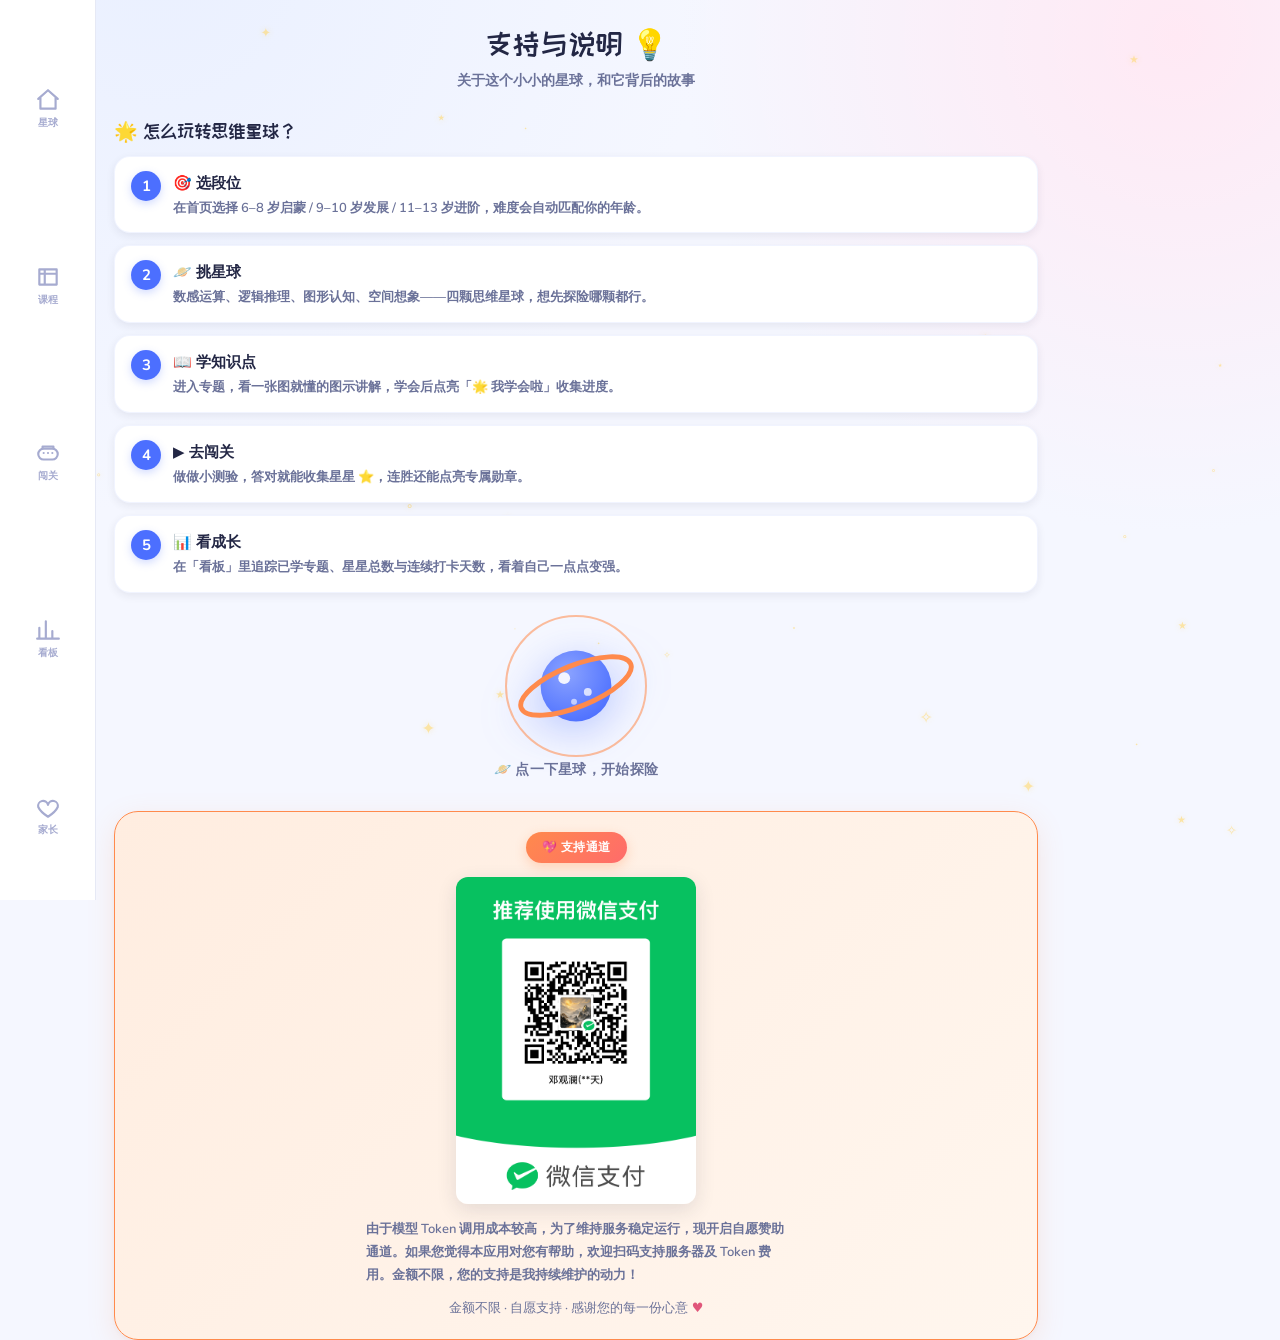
==== index.html @ 010c34ce "deploy index.html" ====
<!DOCTYPE html>
<html lang="zh-CN">
<head>
<meta charset="UTF-8">
<meta name="viewport" content="width=device-width,initial-scale=1,viewport-fit=cover">
<title>支持与说明 · 思维星球</title>
<link rel="stylesheet" href="assets/styles.css">
</head>
<body>

<header class="app-header">
  <div class="container">
    <div class="logo">
      <svg class="planet" viewBox="0 0 40 40"><circle cx="20" cy="20" r="11" fill="#4C6FFF"/><ellipse cx="20" cy="20" rx="19" ry="7" fill="none" stroke="#FF8A4C" stroke-width="3" transform="rotate(-20 20 20)"/></svg>
      思维星球
    </div>
    <button class="btn-sound" id="soundBtn" title="开关音效" onclick="tpToggleSound()">🔊</button>
    <div class="avatar">朵</div>
  </div>
</header>

<main class="container">

  <!-- 页眉 -->
  <section class="section center">
    <div class="t-h1">支持与说明 💡</div>
    <p class="t-sm" style="margin-top:6px;">关于这个小小的星球，和它背后的故事</p>
  </section>

  <!-- 第一部分（上）：使用说明 -->
  <section class="section">
    <div class="t-h3" style="margin-bottom:12px;">🌟 怎么玩转思维星球？</div>
    <div class="step-list">
      <div class="step-card">
        <div class="step-no">1</div>
        <div class="step-body">
          <div class="step-title">🎯 选段位</div>
          <div class="step-text">在首页选择 6–8 岁启蒙 / 9–10 岁发展 / 11–13 岁进阶，难度会自动匹配你的年龄。</div>
        </div>
      </div>
      <div class="step-card">
        <div class="step-no">2</div>
        <div class="step-body">
          <div class="step-title">🪐 挑星球</div>
          <div class="step-text">数感运算、逻辑推理、图形认知、空间想象——四颗思维星球，想先探险哪颗都行。</div>
        </div>
      </div>
      <div class="step-card">
        <div class="step-no">3</div>
        <div class="step-body">
          <div class="step-title">📖 学知识点</div>
          <div class="step-text">进入专题，看一张图就懂的图示讲解，学会后点亮「🌟 我学会啦」收集进度。</div>
        </div>
      </div>
      <div class="step-card">
        <div class="step-no">4</div>
        <div class="step-body">
          <div class="step-title">▶️ 去闯关</div>
          <div class="step-text">做做小测验，答对就能收集星星 ⭐，连胜还能点亮专属勋章。</div>
        </div>
      </div>
      <div class="step-card">
        <div class="step-no">5</div>
        <div class="step-body">
          <div class="step-title">📊 看成长</div>
          <div class="step-text">在「看板」里追踪已学专题、星星总数与连续打卡天数，看着自己一点点变强。</div>
        </div>
      </div>
    </div>
  </section>

  <!-- 中间：星球图标进入按钮 -->
  <section class="section center enter-wrap">
    <a href="planet.html" class="enter-planet" aria-label="进入思维星球">
      <svg class="enter-planet-svg" viewBox="0 0 120 120" aria-hidden="true">
        <defs>
          <radialGradient id="pg" cx="38%" cy="32%" r="75%">
            <stop offset="0%" stop-color="#8AA2FF"/>
            <stop offset="100%" stop-color="#4C6FFF"/>
          </radialGradient>
        </defs>
        <circle cx="60" cy="60" r="36" fill="url(#pg)"/>
        <ellipse cx="60" cy="60" rx="60" ry="21" fill="none" stroke="#FF8A4C" stroke-width="5" transform="rotate(-22 60 60)"/>
        <circle cx="48" cy="52" r="6" fill="#fff" opacity=".9"/>
        <circle cx="72" cy="66" r="4" fill="#fff" opacity=".75"/>
        <circle cx="58" cy="76" r="3" fill="#fff" opacity=".6"/>
      </svg>
      <span class="enter-planet-ring"></span>
    </a>
    <div class="enter-planet-text">🪐 点一下星球，开始探险</div>
  </section>

  <!-- 第二部分（下）：支持通道 -->
  <section class="section">
    <div class="card support-donate">
      <div class="donate-pill2">💖 支持通道</div>
      <img src="assets/donate-qr.png" alt="微信支付二维码" class="support-qr"/>
      <p class="support-desc">由于模型 Token 调用成本较高，为了维持服务稳定运行，现开启自愿赞助通道。如果您觉得本应用对您有帮助，欢迎扫码支持服务器及 Token 费用。金额不限，您的支持是我持续维护的动力！</p>
      <div class="support-foot">金额不限 · 自愿支持 · 感谢您的每一份心意 <span class="donate-heart">♥</span></div>
    </div>
  </section>

</main>

<!-- 底部 Tab -->
<nav class="tabbar">
  <a class="tab" href="planet.html"><svg viewBox="0 0 24 24" fill="none" stroke="currentColor" stroke-width="2" stroke-linecap="round" stroke-linejoin="round"><path d="M3 11l9-8 9 8M5 10v10h14V10"/></svg>星球</a>
  <a class="tab" href="curriculum.html"><svg viewBox="0 0 24 24" fill="none" stroke="currentColor" stroke-width="2" stroke-linecap="round" stroke-linejoin="round"><path d="M4 5h16v14H4zM4 9h16M9 5v14"/></svg>课程</a>
  <a class="tab" href="exercise.html"><svg viewBox="0 0 24 24" fill="none" stroke="currentColor" stroke-width="2" stroke-linecap="round" stroke-linejoin="round"><rect x="3" y="8" width="18" height="10" rx="5"/><path d="M8 12h.01M12 12h.01M16 12h.01M7 8V6h10v2"/></svg>闯关</a>
  <a class="tab" href="dashboard.html"><svg viewBox="0 0 24 24" fill="none" stroke="currentColor" stroke-width="2" stroke-linecap="round" stroke-linejoin="round"><path d="M4 20V10M10 20V4M16 20v-7M22 20H2"/></svg>看板</a>
  <a class="tab" href="parent.html"><svg viewBox="0 0 24 24" fill="none" stroke="currentColor" stroke-width="2" stroke-linecap="round" stroke-linejoin="round"><path d="M12 21s-7-4.5-9-9a4.5 4.5 0 0 1 9-2 4.5 4.5 0 0 1 9 2c-2 4.5-9 9-9 9Z"/></svg>家长</a>
</nav>

<script src="assets/framework.js"></script>
<script src="assets/play.js"></script>
<script>
function tpToggleSound(){ if(typeof TP==='undefined') return; TP.toggleSound(); var b=document.getElementById('soundBtn'); if(!b) return; b.textContent=TP.get().sound?'🔊':'🔇'; b.classList.toggle('off',!TP.get().sound); }
tpToggleSound();
if(typeof TP!=='undefined'){ TP.twinkle(); }
</script>
</body>
</html>
---- assets/styles.css ----
@import url('https://fonts.googleapis.com/css2?family=ZCOOL+KuaiLe&family=Nunito:wght@400;600;700;800&family=Baloo+2:wght@600;700;800&display=swap');

:root{
  /* Primary */
  --brand:#4C6FFF; --brand-dark:#3A56D4; --brand-soft:#E8EDFF;
  /* Accent */
  --accent:#FF8A4C; --accent-soft:#FFEDE0;
  /* Module colors */
  --m-logic:#9B6DFF; --m-shape:#2FD0A6; --m-number:#FF9F43; --m-space:#FF6BAE;
  /* Neutrals */
  --bg:#F5F7FF; --surface:#FFFFFF; --surface-2:#F0F3FE;
  --text:#232745; --text-soft:#6B7299; --text-mute:#A6ABD0; --border:#E6E9F5; --divider:#EEF1FB;
  /* Semantic */
  --ok:#34C759; --warn:#FFB020; --err:#FF5C5C; --info:#4C6FFF;
  /* Shadow colors */
  --sh-brand:rgba(76,111,255,.18); --sh-ok:rgba(47,208,166,.20); --sh-accent:rgba(255,138,76,.20);
  /* Shadows */
  --shadow-xs:0 1px 3px rgba(35,39,69,.08);
  --shadow-sm:0 3px 8px rgba(35,39,69,.08);
  --shadow-md:0 6px 18px rgba(35,39,69,.10);
  --shadow-lg:0 12px 30px rgba(35,39,69,.14);
  --shadow-xl:0 20px 50px rgba(35,39,69,.22);
  --shadow-pop:0 8px 20px var(--sh-brand);
  --shadow-ok:0 8px 20px var(--sh-ok);
  --shadow-acc:0 8px 20px var(--sh-accent);
  /* font */
  --f-display:"ZCOOL KuaiLe","Baloo 2","PingFang SC","Microsoft YaHei",sans-serif;
  --f-body:"Nunito","PingFang SC","Microsoft YaHei",system-ui,sans-serif;
  --f-num:"Baloo 2","Nunito",sans-serif;
  /* layout */
  --container:480px;
}

*{box-sizing:border-box;margin:0;padding:0;-webkit-tap-highlight-color:transparent;}
html,body{height:100%;}
body{
  font-family:var(--f-body); color:var(--text); background:var(--bg);
  line-height:1.6; font-weight:600; font-size:16px;
  background-image:radial-gradient(circle at 12% -5%, #EAF0FF 0, transparent 38%),
                   radial-gradient(circle at 92% 4%, #FFE9F4 0, transparent 34%);
  background-attachment:fixed;
  padding-bottom:96px; /* room for tabbar */
  overflow-x:hidden;
}
img{max-width:100%;display:block;}
a{color:inherit;text-decoration:none;}
button{font-family:inherit;}

/* ---------- Typography ---------- */
.t-hero{font-family:var(--f-display);font-size:36px;line-height:1.2;letter-spacing:-.5px;font-weight:400;}
.t-h1{font-family:var(--f-display);font-size:28px;line-height:1.25;letter-spacing:-.3px;font-weight:400;}
.t-h2{font-family:var(--f-display);font-size:22px;line-height:1.3;font-weight:400;}
.t-h3{font-family:var(--f-display);font-size:19px;line-height:1.35;font-weight:400;}
.t-lg{font-size:18px;} .t-body{font-size:16px;} .t-sm{font-size:14px;color:var(--text-soft);}
.t-nano{font-size:12px;font-weight:700;letter-spacing:.3px;color:var(--text-mute);}
.text-soft{color:var(--text-soft);} .text-mute{color:var(--text-mute);}
.num{font-family:var(--f-num);}

/* ---------- Layout ---------- */
.container{max-width:var(--container);margin:0 auto;padding:0 18px;}
.section{margin-top:26px;}
.row{display:flex;align-items:center;gap:12px;}
.between{justify-content:space-between;}
.wrap{flex-wrap:wrap;}
.grid-2{display:grid;grid-template-columns:1fr 1fr;gap:14px;}
.center{text-align:center;}

/* ---------- Buttons ---------- */
.btn{height:56px;padding:0 28px;border-radius:18px;font:700 18px/1 var(--f-body);
  display:inline-flex;align-items:center;justify-content:center;gap:8px;border:none;cursor:pointer;
  transition:transform .12s ease,box-shadow .2s ease;white-space:nowrap;}
.btn:active{transform:scale(.96);}
.btn-primary{background:linear-gradient(135deg,#4C6FFF,#3A56D4);color:#fff;box-shadow:var(--shadow-pop);}
.btn-accent{background:linear-gradient(135deg,#FFA05C,#FF8A4C);color:#fff;box-shadow:var(--shadow-acc);}
.btn-ghost{background:var(--surface);color:var(--brand);border:2px solid var(--brand-soft);}
.btn-ghost:active{background:var(--brand-soft);}
.btn-block{width:100%;}
.btn-disabled{background:var(--surface-2);color:var(--text-mute);box-shadow:none;cursor:not-allowed;}
.btn-sm{height:44px;padding:0 18px;font-size:15px;border-radius:14px;}

/* ---------- Cards ---------- */
.card{background:var(--surface);border:1px solid var(--border);border-radius:24px;padding:20px;
  box-shadow:var(--shadow-sm);}
.card-module{border-top:6px solid var(--card-accent,#4C6FFF);}
.shadow-md{box-shadow:var(--shadow-md);} .shadow-lg{box-shadow:var(--shadow-lg);}

/* ---------- Inputs ---------- */
.input{height:56px;padding:0 18px;border-radius:16px;border:2px solid var(--border);background:var(--surface);
  font:600 18px var(--f-body);color:var(--text);outline:none;width:100%;transition:border-color .2s,box-shadow .2s;}
.input:focus{border-color:var(--brand);box-shadow:0 0 0 4px var(--brand-soft);}
.input::placeholder{color:var(--text-mute);}

/* ---------- Badges ---------- */
.badge{display:inline-flex;align-items:center;gap:4px;height:28px;padding:0 12px;border-radius:999px;font:700 12px var(--f-body);}
.badge-logic{background:#F0E9FF;color:#7A45E0;}
.badge-shape{background:#E2F9F2;color:#1FA97F;}
.badge-number{background:#FFF1DE;color:#E07B12;}
.badge-space{background:#FFE7F3;color:#E0348C;}
.badge-ok{background:#E4F9EA;color:#1FA64A;}

/* ---------- Tabbar ---------- */
.tabbar{position:fixed;bottom:0;left:0;right:0;height:72px;background:rgba(255,255,255,.96);
  backdrop-filter:blur(8px);border-top:1px solid var(--border);display:flex;justify-content:space-around;
  align-items:center;padding-bottom:env(safe-area-inset-bottom);z-index:50;}
.tab{display:flex;flex-direction:column;align-items:center;gap:3px;color:var(--text-mute);
  font:700 11px var(--f-body);min-width:56px;min-height:56px;justify-content:center;transition:color .2s;}
.tab.active{color:var(--brand);}
.tab svg{width:26px;height:26px;transition:transform .2s;}
.tab.active svg{transform:translateY(-2px) scale(1.1);}

/* ---------- Header ---------- */
.app-header{position:sticky;top:0;z-index:20;background:rgba(245,247,255,.86);backdrop-filter:blur(8px);
  padding:14px 0 10px;}
.app-header .container{display:flex;align-items:center;justify-content:space-between;gap:10px;}
.logo{display:flex;align-items:center;gap:8px;font-family:var(--f-display);font-size:20px;color:var(--brand);}
.logo .planet{width:30px;height:30px;}
.avatar{width:40px;height:40px;border-radius:50%;background:linear-gradient(135deg,#FFD27A,#FF8A4C);
  display:flex;align-items:center;justify-content:center;font:800 16px var(--f-num);color:#fff;box-shadow:var(--shadow-sm);}

/* ---------- Module card ---------- */
.module-card{position:relative;overflow:hidden;cursor:pointer;transition:transform .15s ease,box-shadow .2s ease;}
.module-card:active{transform:translateY(2px) scale(.99);}
.module-icon{width:54px;height:54px;border-radius:16px;display:flex;align-items:center;justify-content:center;
  margin-bottom:12px;box-shadow:var(--shadow-sm);}
.module-icon svg{width:30px;height:30px;}
.m-logic{--card-accent:var(--m-logic);} .m-shape{--card-accent:var(--m-shape);}
.m-number{--card-accent:var(--m-number);} .m-space{--card-accent:var(--m-space);}
.m-logic .module-icon{background:#F0E9FF;color:#7A45E0;}
.m-shape .module-icon{background:#E2F9F2;color:#1FA97F;}
.m-number .module-icon{background:#FFF1DE;color:#E07B12;}
.m-space .module-icon{background:#FFE7F3;color:#E0348C;}

/* ---------- Progress ring (conic) ---------- */
.ring{--p:60;--c:var(--brand);width:64px;height:64px;border-radius:50%;
  background:conic-gradient(var(--c) calc(var(--p)*1%), #EDEFFB 0);
  display:flex;align-items:center;justify-content:center;position:relative;}
.ring::after{content:"";position:absolute;inset:7px;background:var(--surface);border-radius:50%;}
.ring span{position:relative;z-index:1;font:800 15px var(--f-num);color:var(--text);}
.ring-lg{width:120px;height:120px;} .ring-lg::after{inset:12px;} .ring-lg span{font-size:26px;}

/* ---------- Stars / chips ---------- */
.star{width:22px;height:22px;color:var(--accent);}
.star-row{display:flex;gap:3px;align-items:center;}
.star-empty{color:var(--border);}
.chip{display:inline-flex;align-items:center;gap:6px;height:34px;padding:0 14px;border-radius:999px;
  background:var(--surface);border:1px solid var(--border);font:700 13px var(--f-body);color:var(--text-soft);}
.chip.active{background:var(--brand-soft);color:var(--brand);border-color:transparent;}

/* ---------- Segmented selector (curriculum) ---------- */
.seg{display:flex;gap:8px;flex-wrap:wrap;}
.seg .chip{cursor:pointer;transition:transform .12s,background .2s,color .2s;}
.seg .chip:active{transform:scale(.96);}
.seg .chip.sel{background:var(--brand);color:#fff;border-color:transparent;box-shadow:var(--shadow-pop);}
.seg .chip.sel .badge{background:rgba(255,255,255,.22);color:#fff;}
.seg-level .chip.sel{background:var(--accent);box-shadow:var(--shadow-acc);}

/* ---------- Chapter card (curriculum) ---------- */
.chapter-card{position:relative;overflow:hidden;border-top:5px solid var(--card-accent,var(--brand));}
.ch-num{width:38px;height:38px;border-radius:12px;background:var(--brand-soft);color:var(--brand);
  display:flex;align-items:center;justify-content:center;font:800 18px var(--f-num);flex-shrink:0;}
.ch-desc{font-size:14px;color:var(--text-soft);line-height:1.7;margin:12px 0;}
.example{background:var(--surface-2);border-radius:16px;padding:14px;}
.ex-q{font:700 15px var(--f-body);color:var(--text);line-height:1.6;}
.ex-a{font-size:13px;color:var(--text-soft);margin-top:8px;line-height:1.7;}
.ex-a b{color:var(--ok);}
.m-logic.chapter-card .ch-num{background:#F0E9FF;color:#7A45E0;}
.m-shape.chapter-card .ch-num{background:#E2F9F2;color:#1FA97F;}
.m-number.chapter-card .ch-num{background:#FFF1DE;color:#E07B12;}
.m-space.chapter-card .ch-num{background:#FFE7F3;color:#E0348C;}

/* ---------- Mascot ---------- */
.mascot{width:84px;height:84px;filter:drop-shadow(0 8px 14px rgba(76,111,255,.25));animation:float 3.4s ease-in-out infinite;}
.bubble{position:relative;background:#fff;border:2px solid var(--brand-soft);border-radius:18px;
  padding:12px 16px;font-size:15px;color:var(--text);box-shadow:var(--shadow-sm);max-width:240px;}
.bubble::before{content:"";position:absolute;left:24px;bottom:-9px;width:16px;height:16px;background:#fff;
  border-right:2px solid var(--brand-soft);border-bottom:2px solid var(--brand-soft);transform:rotate(45deg);}

/* ---------- Modal ---------- */
.modal-mask{position:fixed;inset:0;background:rgba(35,39,69,.45);display:flex;align-items:center;
  justify-content:center;z-index:100;animation:fade .2s ease;padding:18px;}
.modal-mask.hidden{display:none;}
.modal{width:100%;max-width:380px;background:var(--surface);border-radius:28px;padding:28px 24px;
  text-align:center;animation:pop .35s cubic-bezier(.2,1.3,.5,1);box-shadow:var(--shadow-xl);}
.modal .emoji{font-size:64px;line-height:1;margin-bottom:8px;animation:pop .5s cubic-bezier(.2,1.3,.5,1) .05s both;}

/* ---------- Option (quiz) ---------- */
.option{display:flex;align-items:center;gap:14px;width:100%;min-height:64px;padding:14px 18px;
  border-radius:18px;border:2px solid var(--border);background:var(--surface);cursor:pointer;
  font:700 18px var(--f-body);color:var(--text);transition:transform .12s,border-color .2s,background .2s;
  text-align:left;}
.option:active{transform:scale(.98);}
.option .key{width:34px;height:34px;border-radius:10px;background:var(--brand-soft);color:var(--brand);
  display:flex;align-items:center;justify-content:center;font:800 16px var(--f-num);flex-shrink:0;}
.option.correct{border-color:var(--ok);background:#EAFaf0;color:#1FA64A;}
.option.correct .key{background:var(--ok);color:#fff;}
.option.wrong{border-color:var(--err);background:#FFEDED;color:#E03434;}
.option.wrong .key{background:var(--err);color:#fff;}
.option.locked{pointer-events:none;}

/* ---------- Stat tiles ---------- */
.stat{background:var(--surface);border:1px solid var(--border);border-radius:20px;padding:16px;text-align:center;box-shadow:var(--shadow-xs);}
.stat .v{font:800 26px var(--f-num);color:var(--brand);}
.stat .l{font-size:12px;color:var(--text-soft);margin-top:2px;}

/* ---------- Bars (trend) ---------- */
.bar{display:flex;align-items:flex-end;gap:10px;height:120px;padding:10px 4px 0;}
.bar > div{flex:1;background:linear-gradient(180deg,#7C97FF,#4C6FFF);border-radius:10px 10px 4px 4px;
  position:relative;transition:height .6s cubic-bezier(.2,1.3,.5,1);min-height:8px;}
.bar > div span{position:absolute;top:-20px;left:0;right:0;text-align:center;font:700 12px var(--f-num);color:var(--text-soft);}

/* ---------- Timeline (parent report) ---------- */
.tl{position:relative;padding-left:26px;}
.tl::before{content:"";position:absolute;left:9px;top:4px;bottom:4px;width:2px;background:var(--divider);}
.tl-item{position:relative;margin-bottom:16px;}
.tl-item::before{content:"";position:absolute;left:-22px;top:4px;width:14px;height:14px;border-radius:50%;
  background:var(--brand);box-shadow:0 0 0 4px var(--brand-soft);}

/* ---------- Animations ---------- */
@keyframes float{0%,100%{transform:translateY(0)}50%{transform:translateY(-8px)}}
@keyframes pop{0%{transform:scale(.6);opacity:0}100%{transform:scale(1);opacity:1}}
@keyframes fade{from{opacity:0}to{opacity:1}}
@keyframes bounceIn{0%{transform:scale(.3);opacity:0}60%{transform:scale(1.15)}100%{transform:scale(1);opacity:1}}
@keyframes confetti-fall{0%{transform:translateY(-20px) rotate(0);opacity:1}100%{transform:translateY(320px) rotate(360deg);opacity:0}}
.anim-pop{animation:pop .4s cubic-bezier(.2,1.3,.5,1) both;}
.confetti{position:fixed;top:0;width:10px;height:14px;border-radius:2px;z-index:120;pointer-events:none;animation:confetti-fall 1.4s ease-in forwards;}
.toast{position:fixed;left:50%;top:18%;transform:translateX(-50%);background:var(--text);color:#fff;
  padding:12px 22px;border-radius:999px;font:700 15px var(--f-body);z-index:200;box-shadow:var(--shadow-lg);
  animation:pop .3s ease both;}

/* ---------- Enriched chapter detail (curriculum) ---------- */
.ch-obj{font-size:13.5px;color:var(--text);line-height:1.6;margin:10px 0 2px;background:var(--brand-soft);border-radius:12px;padding:8px 12px;}
.ch-keys-label{font:800 13px var(--f-body);color:var(--brand);margin-top:6px;}
.ch-meta{font-size:13px;color:var(--text-soft);line-height:1.6;margin:7px 0;display:flex;gap:6px;align-items:flex-start;}
.ch-meta b{color:var(--text);font-weight:800;margin-right:2px;}
.ch-meta-ico{flex:0 0 auto;}
.btn-soft{background:var(--surface-2);color:var(--text);border:none;}
.btn-soft:active{background:var(--brand-soft);}

/* ---------- Play layer (趣味性) ---------- */
.tp-twinkle{position:fixed;inset:0;z-index:-1;pointer-events:none;overflow:hidden;}
.tp-twinkle span{position:absolute;color:#FFD86B;opacity:.6;text-shadow:0 0 6px rgba(255,216,107,.6);animation:tp-tw 3s ease-in-out infinite;}
@keyframes tp-tw{0%,100%{opacity:.12;transform:scale(.6) rotate(0)}50%{opacity:.85;transform:scale(1.15) rotate(20deg)}}

/* 吉祥物夸夸气泡 */
.tp-praise{position:fixed;left:50%;bottom:96px;transform:translateX(-50%);z-index:130;display:flex;align-items:flex-end;gap:8px;max-width:90vw;animation:tp-pop .4s cubic-bezier(.2,1.3,.5,1) both;}
.tp-praise.hide{animation:tp-fade .5s ease forwards;}
.tp-praise-mascot{width:46px;height:46px;flex:0 0 46px;filter:drop-shadow(0 6px 10px rgba(76,111,255,.3));animation:float 2.6s ease-in-out infinite;}
.tp-praise-bubble{background:#fff;border:2px solid var(--brand-soft);border-radius:16px;padding:10px 14px;font:700 14px var(--f-body);color:var(--text);box-shadow:var(--shadow-md);max-width:62vw;line-height:1.5;}
.tp-praise-emoji{margin-right:4px;}
@keyframes tp-pop{0%{transform:translateX(-50%) scale(.6);opacity:0}100%{transform:translateX(-50%) scale(1);opacity:1}}
@keyframes tp-fade{to{opacity:0;transform:translateX(-50%) translateY(10px)}}

/* 已学会小徽章（知识地图节点） */
.learned-chip{display:inline-flex;align-items:center;gap:3px;font-size:10px;font-weight:800;color:#1FA64A;background:#E4F9EA;border-radius:999px;padding:1px 7px;margin-top:3px;}
.learned-chip::before{content:"✓";font-weight:900;}

/* 音效开关按钮 */
.btn-sound{width:38px;height:38px;border-radius:50%;border:none;background:var(--surface-2);color:var(--text-soft);display:flex;align-items:center;justify-content:center;cursor:pointer;font-size:18px;transition:transform .12s;flex:0 0 38px;}
.btn-sound:active{transform:scale(.92);}
.btn-sound.off{color:var(--text-mute);}

/* 成就墙：单个成就卡 */
.badge-card{position:relative;background:var(--surface);border:1px solid var(--border);border-radius:18px;padding:14px;text-align:center;box-shadow:var(--shadow-xs);transition:transform .15s,box-shadow .2s;}
.badge-card.on{border-color:transparent;box-shadow:0 6px 18px var(--sh-accent);background:linear-gradient(135deg,#FFF7EC,#fff);}
.badge-card.locked{opacity:.62;filter:grayscale(.5);}
.badge-card .be{font-size:30px;line-height:1;display:block;margin-bottom:6px;}
.badge-card .bn{font:800 13px var(--f-body);color:var(--text);}
.badge-card .bd{font-size:11px;color:var(--text-soft);margin-top:3px;line-height:1.4;}
.badge-card .bprog{height:6px;background:var(--surface-2);border-radius:999px;overflow:hidden;margin-top:8px;}
.badge-card .bprog>i{display:block;height:100%;background:linear-gradient(90deg,#FFA05C,#FF8A4C);border-radius:999px;transition:width .6s cubic-bezier(.2,1.3,.5,1);}
.badge-card .bstate{font-size:10px;font-weight:800;margin-top:5px;}
.badge-card.on .bstate{color:#E07B12;}
.badge-card.locked .bstate{color:var(--text-mute);}

/* 学会按钮的星星跳动 */
@keyframes star-pop{0%{transform:scale(1)}40%{transform:scale(1.4) rotate(-8deg)}100%{transform:scale(1)}}
.star-pop{animation:star-pop .5s ease;}

/* 考考你 选项 */
.quiz-opt{display:flex;align-items:center;gap:12px;width:100%;min-height:56px;padding:12px 16px;border-radius:16px;border:2px solid var(--border);background:var(--surface);cursor:pointer;font:700 17px var(--f-body);color:var(--text);transition:transform .12s,border-color .2s,background .2s;text-align:left;}
.quiz-opt:active{transform:scale(.98);}
.quiz-opt .qk{width:32px;height:32px;border-radius:9px;background:var(--brand-soft);color:var(--brand);display:flex;align-items:center;justify-content:center;font:800 15px var(--f-num);flex:0 0 32px;}
.quiz-opt.correct{border-color:var(--ok);background:#EAFaf0;color:#1FA64A;}
.quiz-opt.correct .qk{background:var(--ok);color:#fff;}
.quiz-opt.wrong{border-color:var(--err);background:#FFEDED;color:#E03434;}
.quiz-opt.wrong .qk{background:var(--err);color:#fff;}
.quiz-opt.locked{pointer-events:none;}
.quiz-fb{margin-top:10px;font-size:13.5px;line-height:1.6;color:var(--text-soft);display:none;}
.quiz-fb.show{display:block;animation:pop .3s ease both;}

.course-badge{display:inline-block;margin-top:2px;font-size:12px;color:var(--brand);background:var(--brand-soft);border-radius:999px;padding:2px 10px;}
.ksrc,.xueersi{font-size:12px;color:var(--text-soft);}

/* 静态插画（illus.js · 课本插图风，无动画） */
.illus-block{background:#fff;border-radius:16px;padding:16px;margin-bottom:14px;box-shadow:0 2px 10px rgba(30,39,69,.05);}
.illus-stage{background:linear-gradient(135deg,#F4F7FF,#FBFCFF);border-radius:14px;padding:8px 4px;display:flex;align-items:center;justify-content:center;}
.illus-stage svg{width:100%;height:auto;max-height:240px;display:block;}

/* ---------- Responsive ---------- */
@media(min-width:480px){
  .t-hero{font-size:40px;} .t-h1{font-size:30px;}
}
@media(min-width:768px){
  :root{--container:760px;}
  .grid-2{grid-template-columns:1fr 1fr;}
  .grid-3{grid-template-columns:repeat(3,1fr);display:grid;gap:16px;}
  .t-hero{font-size:42px;}
  body{padding-bottom:40px;}
  /* tablet: side nav replaces bottom tabbar */
  .tabbar{position:fixed;top:0;bottom:0;left:0;width:96px;flex-direction:column;height:100%;
    border-top:none;border-right:1px solid var(--border);padding-top:24px;gap:8px;}
  .tab{font-size:10px;}
  .container{margin-left:96px;}
  .app-header{display:none;}
}
@media(min-width:1024px){
  :root{--container:960px;}
  .t-hero{font-size:44px;}
}

/* ============================================================
   支持与说明页 support.html
   ============================================================ */
.support-donate{
  text-align:center;
  background:linear-gradient(135deg, var(--accent-soft) 0%, #FFF6EE 100%);
  border:1.5px solid var(--accent);
  box-shadow:0 8px 28px rgba(255,138,76,.15), 0 2px 6px rgba(35,39,69,.04);
}
.donate-pill2{
  display:inline-block;
  font-size:12px;font-weight:700;letter-spacing:.5px;
  color:#fff;
  background:linear-gradient(135deg, var(--accent), #FF6B6B);
  padding:6px 16px;border-radius:999px;
  box-shadow:0 4px 12px rgba(255,138,76,.30);
  margin-bottom:14px;
}
.support-qr{
  display:block;margin:0 auto 14px;
  width:auto;height:auto;max-width:240px;max-height:340px;
  border-radius:12px;
  box-shadow:0 6px 20px rgba(35,39,69,.12);
}
.support-desc{
  font-size:13px;line-height:1.75;color:var(--text-soft);
  margin:0 auto;max-width:420px;text-align:left;
}
.support-foot{
  margin-top:12px;font-size:13px;color:var(--text-soft);font-weight:500;
}
.donate-heart{
  display:inline-block;color:#E0567A;
  animation:donateBeat 1.4s ease-in-out infinite;
  transform-origin:center;
  margin-left:1px;
}
/* 使用说明步骤 */
.step-list{display:flex;flex-direction:column;gap:12px;}
.step-card{
  display:flex;align-items:flex-start;gap:12px;
  background:var(--surface);border-radius:16px;padding:14px 16px;
  box-shadow:var(--shadow-sm);border:1px solid rgba(76,111,255,.08);
}
.step-no{
  flex:0 0 auto;width:30px;height:30px;border-radius:50%;
  background:var(--brand);color:#fff;font-weight:700;font-size:15px;
  display:flex;align-items:center;justify-content:center;
  box-shadow:0 3px 8px rgba(76,111,255,.25);
}
.step-body{flex:1 1 auto;min-width:0;}
.step-title{font-size:15px;font-weight:700;color:var(--text);margin-bottom:3px;}
.step-text{font-size:13px;line-height:1.6;color:var(--text-soft);}
@keyframes donateBeat{
  0%,100%{transform:scale(1);}
  20%{transform:scale(1.25);}
  40%{transform:scale(.95);}
  60%{transform:scale(1.1);}
}
@media (prefers-reduced-motion: reduce){
  .donate-heart{animation:none;}
}

/* ============================================================
   首屏进入按钮（星球图标）
   ============================================================ */
.enter-wrap{display:flex;flex-direction:column;align-items:center;padding:8px 0 4px;}
.enter-planet{
  position:relative;display:inline-flex;width:118px;height:118px;
  border-radius:50%;line-height:0;
}
.enter-planet-svg{
  width:100%;height:100%;
  filter:drop-shadow(0 10px 20px rgba(76,111,255,.35));
  animation:planetFloat 3.6s ease-in-out infinite;
  transition:transform .2s ease;
}
.enter-planet:active .enter-planet-svg{transform:scale(.94);}
.enter-planet-ring{
  position:absolute;inset:-12px;border-radius:50%;
  border:2px solid rgba(255,138,76,.55);
  animation:planetPulse 2.4s ease-out infinite;
}
.enter-planet-text{
  margin-top:14px;font-size:14px;font-weight:700;color:var(--text-soft);
  letter-spacing:.3px;
}
@keyframes planetFloat{
  0%,100%{transform:translateY(0) rotate(0deg);}
  50%{transform:translateY(-8px) rotate(4deg);}
}
@keyframes planetPulse{
  0%{transform:scale(.9);opacity:.85;}
  100%{transform:scale(1.18);opacity:0;}
}
@media (prefers-reduced-motion: reduce){
  .enter-planet-svg{animation:none;}
  .enter-planet-ring{animation:none;}
}
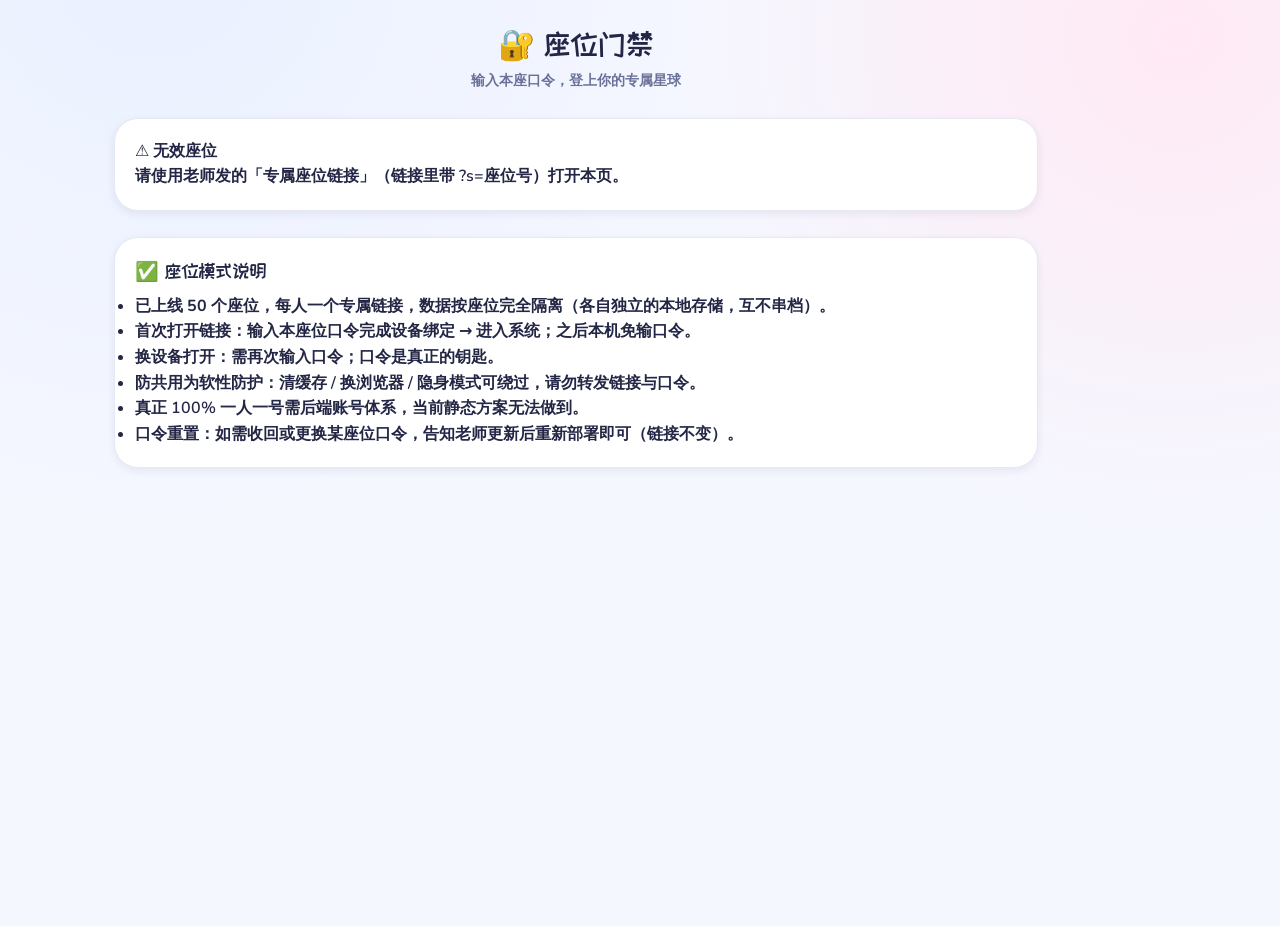
==== commit f6db71fb: "deploy seat system: index.html" ====
--- a/index.html
+++ b/index.html
@@ -111,6 +111,7 @@
   <a class="tab" href="parent.html"><svg viewBox="0 0 24 24" fill="none" stroke="currentColor" stroke-width="2" stroke-linecap="round" stroke-linejoin="round"><path d="M12 21s-7-4.5-9-9a4.5 4.5 0 0 1 9-2 4.5 4.5 0 0 1 9 2c-2 4.5-9 9-9 9Z"/></svg>家长</a>
 </nav>
 
+<script src="assets/seats.js"></script>
 <script src="assets/framework.js"></script>
 <script src="assets/play.js"></script>
 <script>
